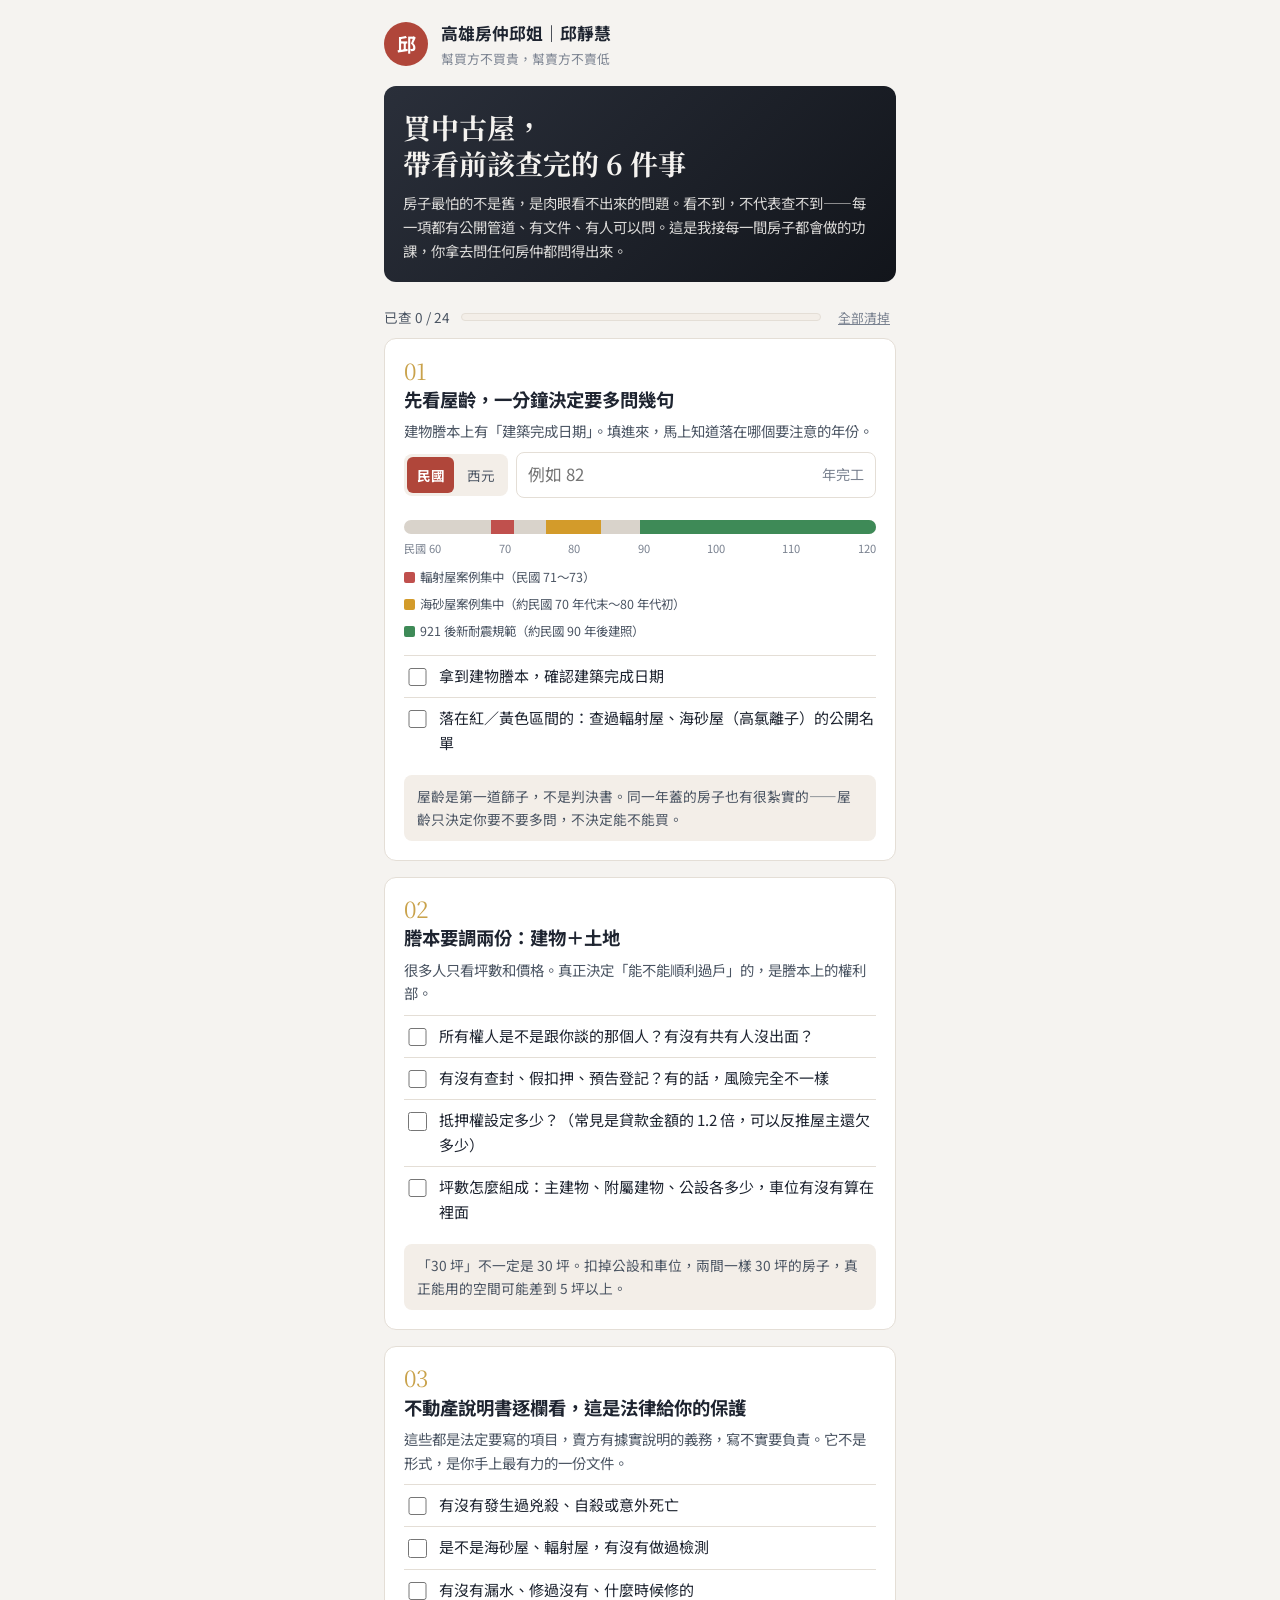
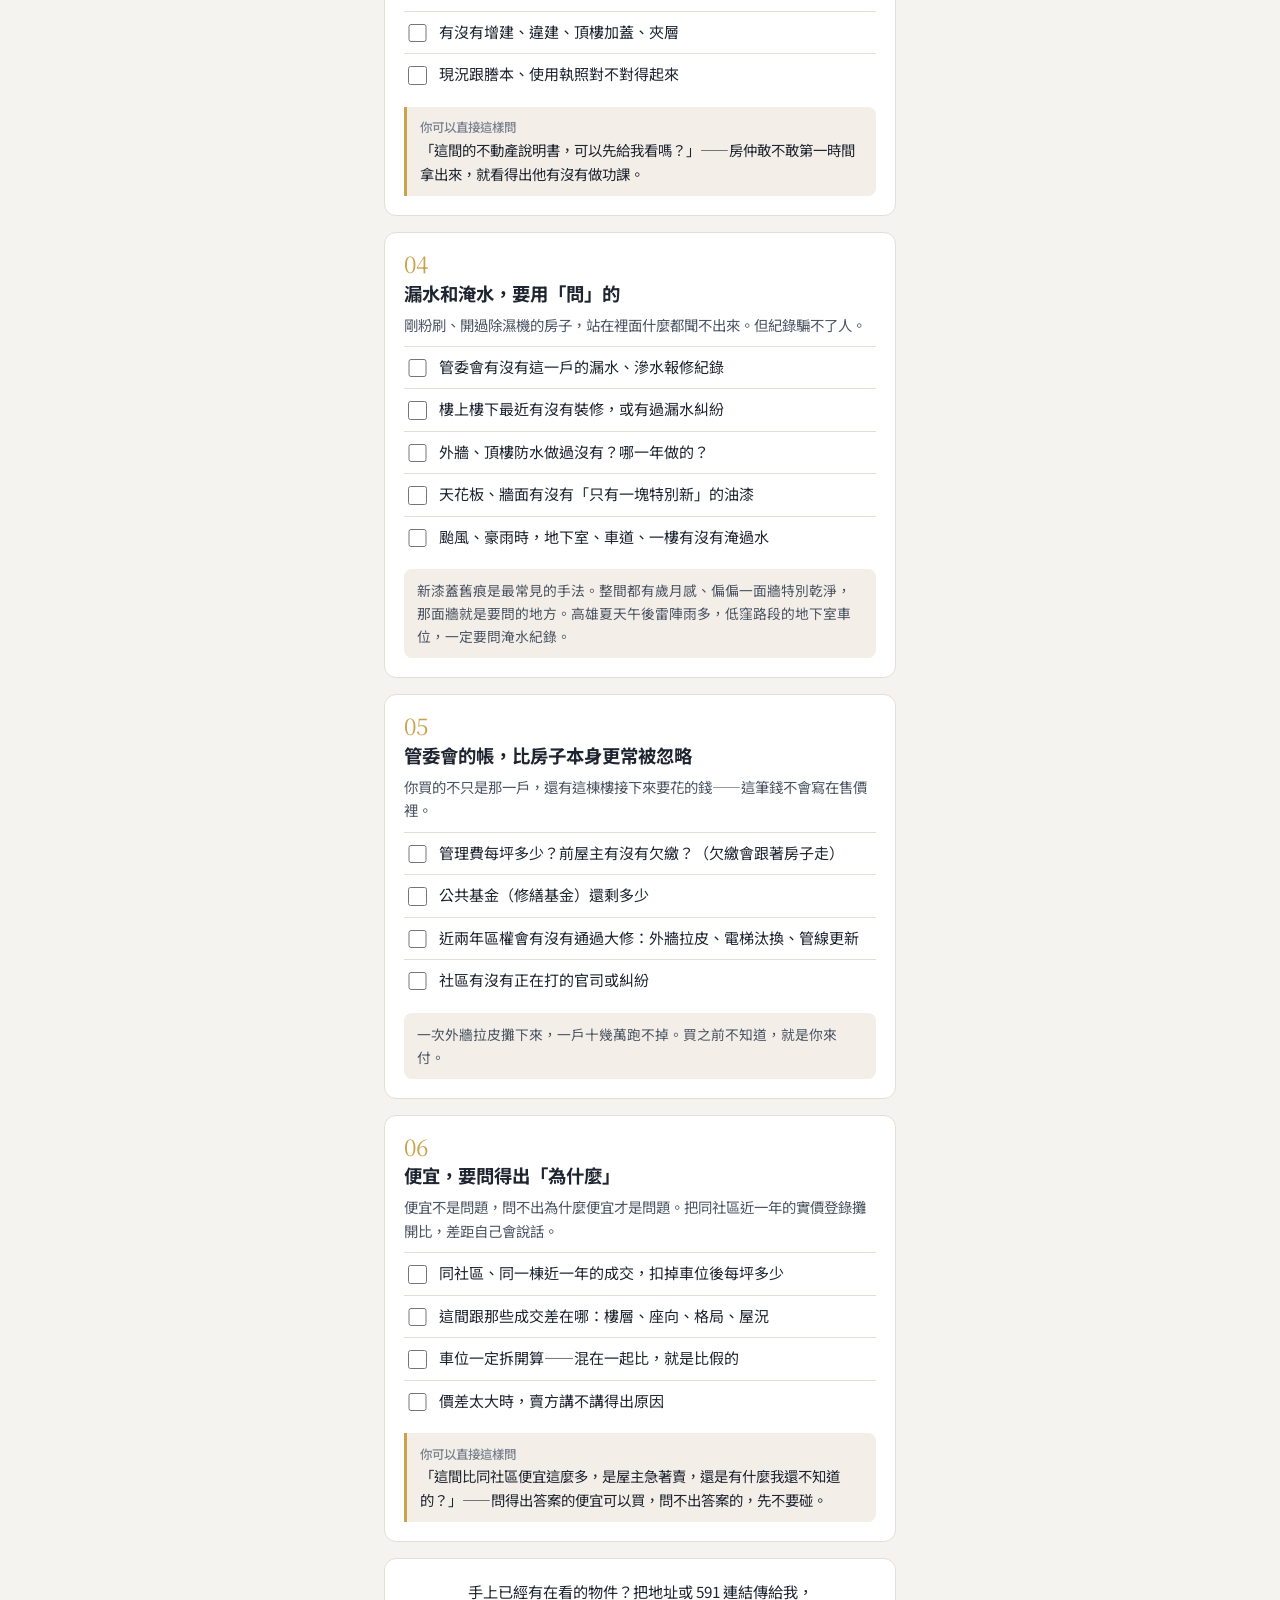
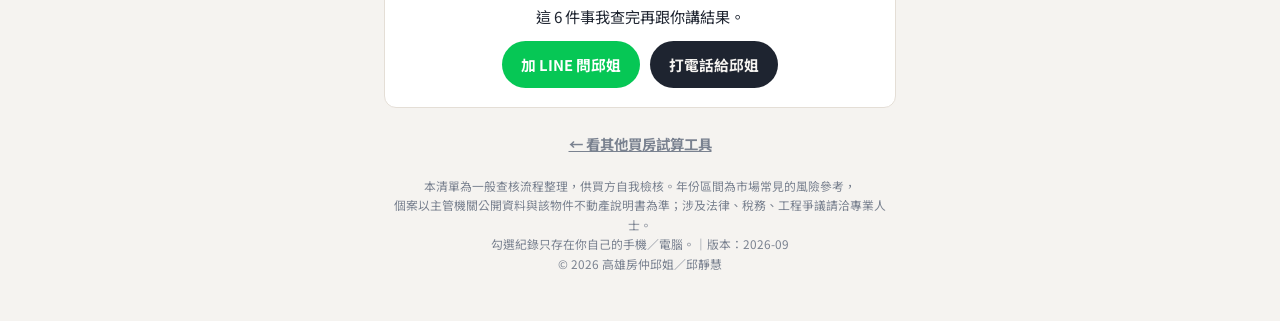
==== public/tools/check.html @ e2712c70 "新增寬限期到期試算、中古屋查核清單（/tools/grace、/tools/check） Co-Authored-By: Claude Opus 5.5 <noreply@anthropic.com>" ====
<!DOCTYPE html>
<html lang="zh-Hant">
<head>
<meta charset="utf-8">
<meta name="viewport" content="width=device-width, initial-scale=1">
<title>中古屋查核清單｜高雄房仲邱姐</title>
<meta name="description" content="買中古屋，帶看前該查完的 6 件事：屋齡、謄本、不動產說明書、漏水淹水、管委會的帳、行情比對。邊看邊勾，一件都不漏。">
<link rel="preconnect" href="https://fonts.googleapis.com">
<link rel="preconnect" href="https://fonts.gstatic.com" crossorigin>
<link rel="stylesheet" href="https://fonts.googleapis.com/css2?family=Noto+Sans+TC:wght@400;500;700;900&family=Noto+Serif+TC:wght@700&display=swap">
<style>
  :root {
    --bg:#F5F3F0; --surface:#FFFFFF; --line:#E4DED6; --soft:#F3EEE8;
    --ink:#1E2430; --ink-mid:#4B5563; --ink-soft:#7A8290;
    --accent:#B0463A; --accent-ink:#FFFFFF; --accent-bg:#F8E9E6;
    --ok:#2F6B3F; --ok-bg:#E7F1E9; --warn:#9A5B12; --warn-bg:#FBF1E2; --gold:#C9A24B;
    --z-rad:#C0504D; --z-sea:#D39B2A; --z-new:#3E8A57; --z-none:#D9D3CB;
    --line-green:#06C755; --radius:12px;
  }
  @media (prefers-color-scheme: dark) {
    :root:not([data-theme="light"]) {
      --bg:#14161B; --surface:#1C1F26; --line:#2C3039; --soft:#23272F;
      --ink:#ECEEF2; --ink-mid:#B5BCC8; --ink-soft:#8A93A1;
      --accent:#E07A6C; --accent-ink:#1A0F0D; --accent-bg:#34211E;
      --ok:#7CC48D; --ok-bg:#1D2B21; --warn:#E0AE6A; --warn-bg:#2E2517;
      --z-rad:#E07A6C; --z-sea:#E0AE6A; --z-new:#7CC48D; --z-none:#3A3F4A;
    }
  }
  :root[data-theme="dark"] {
    --bg:#14161B; --surface:#1C1F26; --line:#2C3039; --soft:#23272F;
    --ink:#ECEEF2; --ink-mid:#B5BCC8; --ink-soft:#8A93A1;
    --accent:#E07A6C; --accent-ink:#1A0F0D; --accent-bg:#34211E;
    --ok:#7CC48D; --ok-bg:#1D2B21; --warn:#E0AE6A; --warn-bg:#2E2517;
    --z-rad:#E07A6C; --z-sea:#E0AE6A; --z-new:#7CC48D; --z-none:#3A3F4A;
  }
  * { box-sizing:border-box; }
  body { margin:0; background:var(--bg); color:var(--ink);
    font-family:"Noto Sans TC","Microsoft JhengHei",sans-serif; line-height:1.65; -webkit-font-smoothing:antialiased; }
  .wrap { max-width:34rem; margin:0 auto; padding:1.25rem 16px 3rem; }
  header { display:flex; align-items:center; gap:.8rem; margin-bottom:1.1rem; }
  .logo { width:44px; height:44px; border-radius:50%; background:var(--accent); color:var(--accent-ink);
    display:grid; place-items:center; font-weight:700; font-size:1.2rem; flex:none; }
  header .name { font-weight:700; font-size:1.05rem; }
  header .sub { font-size:.8rem; color:var(--ink-soft); }

  .hero { background:linear-gradient(135deg,#2A2F3A,#12151B); color:#F5F3F0; border-radius:var(--radius); padding:1.4rem 1.2rem 1.2rem; margin-bottom:1rem; }
  .hero h1 { font-family:"Noto Serif TC",serif; font-size:1.75rem; line-height:1.3; margin:0; }
  .hero p { margin:.6rem 0 0; font-size:.9rem; opacity:.88; }

  .sticky { position:sticky; top:0; z-index:5; background:var(--bg); padding:.5rem 0 .6rem; }
  .prog { display:flex; align-items:center; gap:.7rem; font-size:.85rem; color:var(--ink-mid); }
  .bar { flex:1; height:8px; background:var(--soft); border-radius:4px; overflow:hidden; border:1px solid var(--line); }
  .bar i { display:block; height:100%; background:var(--accent); width:0; transition:width .2s; }
  .prog button { border:0; background:none; color:var(--ink-soft); font:inherit; font-size:.8rem; cursor:pointer; text-decoration:underline; }

  .card { background:var(--surface); border:1px solid var(--line); border-radius:var(--radius); padding:1.2rem; margin-bottom:1rem; }
  .num { font-family:"Noto Serif TC",serif; color:var(--gold); font-size:1.4rem; line-height:1; }
  h2 { font-size:1.15rem; margin:.3rem 0 .4rem; line-height:1.45; }
  .lead { font-size:.9rem; color:var(--ink-mid); margin:0 0 .6rem; }
  .chk { display:flex; gap:.6rem; align-items:flex-start; padding:.5rem 0; border-top:1px solid var(--line); font-size:.94rem; cursor:pointer; }
  .chk input { width:1.15rem; height:1.15rem; margin-top:.25rem; accent-color:var(--accent); flex:none; }
  .chk.done span { color:var(--ink-soft); text-decoration:line-through; }
  .tip { background:var(--soft); border-radius:8px; padding:.65rem .8rem; margin-top:.7rem; font-size:.86rem; color:var(--ink-mid); }
  .say { background:var(--soft); border-left:3px solid var(--gold); border-radius:0 8px 8px 0; padding:.65rem .8rem; margin-top:.7rem; font-size:.9rem; }
  .say b { display:block; font-size:.78rem; color:var(--ink-soft); font-weight:500; }

  /* 屋齡對照 */
  .yr { display:flex; gap:.5rem; align-items:center; margin:.4rem 0 .2rem; }
  .seg { display:flex; background:var(--soft); border-radius:8px; padding:3px; gap:3px; flex:none; }
  .seg button { border:0; background:transparent; color:var(--ink-mid); font:inherit; font-size:.85rem; padding:.45rem .6rem; border-radius:6px; cursor:pointer; }
  .seg button.on { background:var(--accent); color:var(--accent-ink); font-weight:700; }
  .inp { flex:1; min-width:0; display:flex; align-items:center; border:1px solid var(--line); border-radius:8px; background:var(--surface); }
  .inp:focus-within { border-color:var(--accent); box-shadow:0 0 0 3px var(--accent-bg); }
  .inp input { flex:1; min-width:0; border:0; background:transparent; color:var(--ink); font:inherit; font-size:1.05rem; padding:.5rem .7rem; outline:none; }
  .inp span { padding-right:.7rem; color:var(--ink-soft); font-size:.88rem; }
  .tl { position:relative; margin:1.4rem 0 .3rem; height:14px; border-radius:7px; background:var(--z-none); }
  .tl .z { position:absolute; top:0; height:100%; }
  .tl .z.rad { background:var(--z-rad); }
  .tl .z.sea { background:var(--z-sea); }
  .tl .z.new { background:var(--z-new); border-radius:0 7px 7px 0; }
  .tl .pin { position:absolute; top:-1.35rem; transform:translateX(-50%); font-size:.72rem; font-weight:700; white-space:nowrap; color:var(--ink); }
  .tl .pin::after { content:""; position:absolute; left:50%; top:1.05rem; width:2px; height:1.6rem; background:var(--ink); transform:translateX(-50%); }
  .tlx { display:flex; justify-content:space-between; font-size:.7rem; color:var(--ink-soft); }
  .legend { display:flex; flex-wrap:wrap; gap:.4rem .9rem; font-size:.78rem; color:var(--ink-mid); margin-top:.6rem; }
  .legend i { display:inline-block; width:.7rem; height:.7rem; border-radius:2px; margin-right:.3rem; vertical-align:-.05rem; }
  .yrout { margin-top:.8rem; }
  .verdict { border-radius:8px; padding:.7rem .85rem; font-size:.9rem; }
  .verdict.warn { background:var(--warn-bg); color:var(--warn); }
  .verdict.ok { background:var(--ok-bg); color:var(--ok); }

  .cta { text-align:center; }
  .cta p { margin:0 0 .8rem; font-size:.95rem; }
  .btns { display:flex; gap:.6rem; justify-content:center; flex-wrap:wrap; }
  .btn { display:inline-flex; align-items:center; gap:.4rem; padding:.7rem 1.2rem; border-radius:999px;
    font-weight:700; font-size:.92rem; text-decoration:none; }
  .btn.line { background:var(--line-green); color:#fff; }
  .btn.tel { background:var(--ink); color:var(--bg); }
  footer { text-align:center; font-size:.74rem; color:var(--ink-soft); margin-top:1.5rem; }
  @media print { .sticky, .cta, .prog button { display:none; } .card { break-inside:avoid; } }
</style>
</head>
<body>
<div class="wrap">
  <header>
    <div class="logo">邱</div>
    <div>
      <div class="name">高雄房仲邱姐｜邱靜慧</div>
      <div class="sub">幫買方不買貴，幫賣方不賣低</div>
    </div>
  </header>

  <div class="hero">
    <h1>買中古屋，<br>帶看前該查完的 6 件事</h1>
    <p>房子最怕的不是舊，是肉眼看不出來的問題。看不到，不代表查不到——每一項都有公開管道、有文件、有人可以問。這是我接每一間房子都會做的功課，你拿去問任何房仲都問得出來。</p>
  </div>

  <div class="sticky">
    <div class="prog"><span id="cnt">已查 0 / 0</span><div class="bar"><i id="bar"></i></div><button onclick="resetAll()">全部清掉</button></div>
  </div>

  <section class="card">
    <div class="num">01</div>
    <h2>先看屋齡，一分鐘決定要多問幾句</h2>
    <p class="lead">建物謄本上有「建築完成日期」。填進來，馬上知道落在哪個要注意的年份。</p>
    <div class="yr">
      <div class="seg" id="era"><button data-v="roc" class="on">民國</button><button data-v="ad">西元</button></div>
      <div class="inp"><input id="year" type="number" inputmode="numeric" placeholder="例如 82"><span>年完工</span></div>
    </div>
    <div class="tl" id="tl">
      <div class="z sea" style="left:30%;width:11.67%"></div>
      <div class="z rad" style="left:18.33%;width:5%"></div>
      <div class="z new" style="left:50%;width:50%"></div>
    </div>
    <div class="tlx"><span>民國 60</span><span>70</span><span>80</span><span>90</span><span>100</span><span>110</span><span>120</span></div>
    <div class="legend">
      <span><i style="background:var(--z-rad)"></i>輻射屋案例集中（民國 71～73）</span>
      <span><i style="background:var(--z-sea)"></i>海砂屋案例集中（約民國 70 年代末～80 年代初）</span>
      <span><i style="background:var(--z-new)"></i>921 後新耐震規範（約民國 90 年後建照）</span>
    </div>
    <div class="yrout" id="yrout"></div>
    <label class="chk"><input type="checkbox" data-k="1a"><span>拿到建物謄本，確認建築完成日期</span></label>
    <label class="chk"><input type="checkbox" data-k="1b"><span>落在紅／黃色區間的：查過輻射屋、海砂屋（高氯離子）的公開名單</span></label>
    <div class="tip">屋齡是第一道篩子，不是判決書。同一年蓋的房子也有很紮實的——屋齡只決定你要不要多問，不決定能不能買。</div>
  </section>

  <section class="card">
    <div class="num">02</div>
    <h2>謄本要調兩份：建物＋土地</h2>
    <p class="lead">很多人只看坪數和價格。真正決定「能不能順利過戶」的，是謄本上的權利部。</p>
    <label class="chk"><input type="checkbox" data-k="2a"><span>所有權人是不是跟你談的那個人？有沒有共有人沒出面？</span></label>
    <label class="chk"><input type="checkbox" data-k="2b"><span>有沒有查封、假扣押、預告登記？有的話，風險完全不一樣</span></label>
    <label class="chk"><input type="checkbox" data-k="2c"><span>抵押權設定多少？（常見是貸款金額的 1.2 倍，可以反推屋主還欠多少）</span></label>
    <label class="chk"><input type="checkbox" data-k="2d"><span>坪數怎麼組成：主建物、附屬建物、公設各多少，車位有沒有算在裡面</span></label>
    <div class="tip">「30 坪」不一定是 30 坪。扣掉公設和車位，兩間一樣 30 坪的房子，真正能用的空間可能差到 5 坪以上。</div>
  </section>

  <section class="card">
    <div class="num">03</div>
    <h2>不動產說明書逐欄看，這是法律給你的保護</h2>
    <p class="lead">這些都是法定要寫的項目，賣方有據實說明的義務，寫不實要負責。它不是形式，是你手上最有力的一份文件。</p>
    <label class="chk"><input type="checkbox" data-k="3a"><span>有沒有發生過兇殺、自殺或意外死亡</span></label>
    <label class="chk"><input type="checkbox" data-k="3b"><span>是不是海砂屋、輻射屋，有沒有做過檢測</span></label>
    <label class="chk"><input type="checkbox" data-k="3c"><span>有沒有漏水、修過沒有、什麼時候修的</span></label>
    <label class="chk"><input type="checkbox" data-k="3d"><span>有沒有增建、違建、頂樓加蓋、夾層</span></label>
    <label class="chk"><input type="checkbox" data-k="3e"><span>現況跟謄本、使用執照對不對得起來</span></label>
    <div class="say"><b>你可以直接這樣問</b>「這間的不動產說明書，可以先給我看嗎？」——房仲敢不敢第一時間拿出來，就看得出他有沒有做功課。</div>
  </section>

  <section class="card">
    <div class="num">04</div>
    <h2>漏水和淹水，要用「問」的</h2>
    <p class="lead">剛粉刷、開過除濕機的房子，站在裡面什麼都聞不出來。但紀錄騙不了人。</p>
    <label class="chk"><input type="checkbox" data-k="4a"><span>管委會有沒有這一戶的漏水、滲水報修紀錄</span></label>
    <label class="chk"><input type="checkbox" data-k="4b"><span>樓上樓下最近有沒有裝修，或有過漏水糾紛</span></label>
    <label class="chk"><input type="checkbox" data-k="4c"><span>外牆、頂樓防水做過沒有？哪一年做的？</span></label>
    <label class="chk"><input type="checkbox" data-k="4d"><span>天花板、牆面有沒有「只有一塊特別新」的油漆</span></label>
    <label class="chk"><input type="checkbox" data-k="4e"><span>颱風、豪雨時，地下室、車道、一樓有沒有淹過水</span></label>
    <div class="tip">新漆蓋舊痕是最常見的手法。整間都有歲月感、偏偏一面牆特別乾淨，那面牆就是要問的地方。高雄夏天午後雷陣雨多，低窪路段的地下室車位，一定要問淹水紀錄。</div>
  </section>

  <section class="card">
    <div class="num">05</div>
    <h2>管委會的帳，比房子本身更常被忽略</h2>
    <p class="lead">你買的不只是那一戶，還有這棟樓接下來要花的錢——這筆錢不會寫在售價裡。</p>
    <label class="chk"><input type="checkbox" data-k="5a"><span>管理費每坪多少？前屋主有沒有欠繳？（欠繳會跟著房子走）</span></label>
    <label class="chk"><input type="checkbox" data-k="5b"><span>公共基金（修繕基金）還剩多少</span></label>
    <label class="chk"><input type="checkbox" data-k="5c"><span>近兩年區權會有沒有通過大修：外牆拉皮、電梯汰換、管線更新</span></label>
    <label class="chk"><input type="checkbox" data-k="5d"><span>社區有沒有正在打的官司或糾紛</span></label>
    <div class="tip">一次外牆拉皮攤下來，一戶十幾萬跑不掉。買之前不知道，就是你來付。</div>
  </section>

  <section class="card">
    <div class="num">06</div>
    <h2>便宜，要問得出「為什麼」</h2>
    <p class="lead">便宜不是問題，問不出為什麼便宜才是問題。把同社區近一年的實價登錄攤開比，差距自己會說話。</p>
    <label class="chk"><input type="checkbox" data-k="6a"><span>同社區、同一棟近一年的成交，扣掉車位後每坪多少</span></label>
    <label class="chk"><input type="checkbox" data-k="6b"><span>這間跟那些成交差在哪：樓層、座向、格局、屋況</span></label>
    <label class="chk"><input type="checkbox" data-k="6c"><span>車位一定拆開算——混在一起比，就是比假的</span></label>
    <label class="chk"><input type="checkbox" data-k="6d"><span>價差太大時，賣方講不講得出原因</span></label>
    <div class="say"><b>你可以直接這樣問</b>「這間比同社區便宜這麼多，是屋主急著賣，還是有什麼我還不知道的？」——問得出答案的便宜可以買，問不出答案的，先不要碰。</div>
  </section>

  <div class="card cta">
    <p>手上已經有在看的物件？把地址或 591 連結傳給我，<br>這 6 件事我查完再跟你講結果。</p>
    <div class="btns">
      <a class="btn line" href="https://line.me/R/ti/p/@530myzmv" target="_blank" rel="noopener">加 LINE 問邱姐</a>
      <a class="btn tel" href="tel:0921203586">打電話給邱姐</a>
    </div>
  </div>

  <footer><a href="/tools" style="color:inherit;font-size:.9rem;font-weight:700">← 看其他買房試算工具</a><br><br>
    本清單為一般查核流程整理，供買方自我檢核。年份區間為市場常見的風險參考，<br>個案以主管機關公開資料與該物件不動產說明書為準；涉及法律、稅務、工程爭議請洽專業人士。<br>
    勾選紀錄只存在你自己的手機／電腦。｜版本：2026-09<br>© 2026 高雄房仲邱姐／邱靜慧
  </footer>
</div>

<script>
const KEY = 'qj-check6';
const boxes = [...document.querySelectorAll('.chk input')];
let saved = {};
try { saved = JSON.parse(localStorage.getItem(KEY) || '{}'); } catch (e) {}
boxes.forEach(b => {
  b.checked = !!saved[b.dataset.k];
  b.addEventListener('change', () => { saved[b.dataset.k] = b.checked; try { localStorage.setItem(KEY, JSON.stringify(saved)); } catch (e) {} paint(); });
});
function paint(){
  const n = boxes.filter(b => b.checked).length;
  document.getElementById('cnt').textContent = `已查 ${n} / ${boxes.length}`;
  document.getElementById('bar').style.width = (n / boxes.length * 100) + '%';
  boxes.forEach(b => b.closest('.chk').classList.toggle('done', b.checked));
}
function resetAll(){
  if (!confirm('確定要把勾選全部清掉？')) return;
  boxes.forEach(b => b.checked = false); saved = {};
  try { localStorage.removeItem(KEY); } catch (e) {}
  paint();
}
paint();

/* 屋齡對照：時間軸 民國 60～120 */
const MIN = 60, MAX = 120;
let era = 'roc';
document.querySelectorAll('#era button').forEach(b => b.onclick = () => {
  document.querySelectorAll('#era button').forEach(x => x.classList.toggle('on', x === b));
  era = b.dataset.v;
  document.getElementById('year').placeholder = era === 'roc' ? '例如 82' : '例如 1993';
  yearCheck();
});
document.getElementById('year').addEventListener('input', yearCheck);
function yearCheck(){
  const raw = parseInt(document.getElementById('year').value);
  const out = document.getElementById('yrout');
  document.querySelectorAll('#tl .pin').forEach(p => p.remove());
  if (isNaN(raw)){ out.innerHTML = ''; return; }
  const roc = era === 'ad' ? raw - 1911 : raw;
  if (roc < 30 || roc > 120){ out.innerHTML = `<div class="verdict warn">年份好像不太對，${era === 'roc' ? '民國' : '西元'}年請再確認一次。</div>`; return; }
  const age = 115 - roc;
  const pin = document.createElement('div');
  pin.className = 'pin';
  pin.style.left = Math.max(0, Math.min(100, (roc - MIN) / (MAX - MIN) * 100)) + '%';
  pin.textContent = '民國 ' + roc;
  document.getElementById('tl').appendChild(pin);
  let msg, cls = 'warn';
  if (roc >= 71 && roc <= 73) msg = `屋齡約 ${age} 年，落在<b>輻射屋案例最集中</b>的年份。主管機關有公開的輻射屋查詢，第 3 項的不動產說明書也要看仔細。`;
  else if (roc >= 78 && roc <= 84) msg = `屋齡約 ${age} 年，落在<b>海砂屋案例最集中</b>的那波搶建期。問清楚有沒有做過氯離子檢測，也查一下公開的高氯離子建物名單。`;
  else if (roc >= 70 && roc <= 77) msg = `屋齡約 ${age} 年，接近輻射屋、海砂屋案例較多的年份，第 3 項的不動產說明書要多看幾眼。`;
  else if (roc >= 90) { msg = `屋齡約 ${age} 年，大多是 921 之後新耐震規範的建照。屋齡這關相對單純，但漏水、管委會的帳、行情比對一樣要做。`; cls = 'ok'; }
  else msg = `屋齡約 ${age} 年，沒落在特別集中的年份，但屋齡偏高，管線、防水、電梯通常都到了要換的時候，第 4、5 項要多問。`;
  out.innerHTML = `<div class="verdict ${cls}">${msg}</div>`;
}
</script>
</body>
</html>
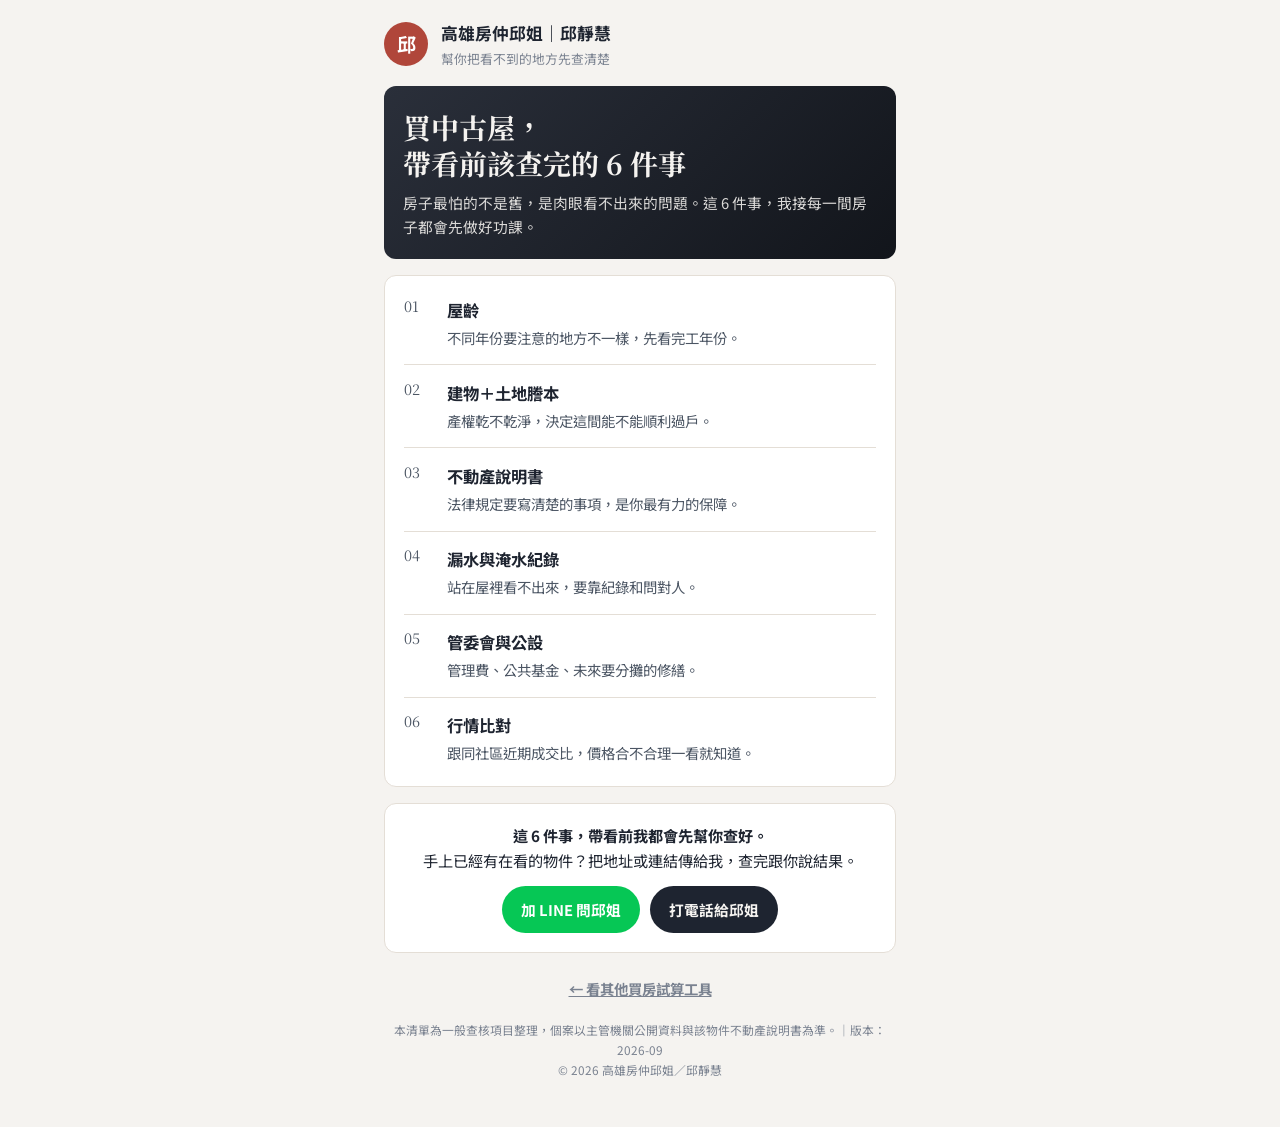
==== commit 85930da0: "後台新增「我的工具箱」：完整版試算登入後現場用；前台工具改精簡版 - /admin/tools 工具箱首頁＋/admin/tools/[slug] 完整版（含屋主實拿），未登入導去登入 - 登入頁支援" ====
--- a/public/tools/check.html
+++ b/public/tools/check.html
@@ -4,7 +4,7 @@
 <meta charset="utf-8">
 <meta name="viewport" content="width=device-width, initial-scale=1">
 <title>中古屋查核清單｜高雄房仲邱姐</title>
-<meta name="description" content="買中古屋，帶看前該查完的 6 件事：屋齡、謄本、不動產說明書、漏水淹水、管委會的帳、行情比對。邊看邊勾，一件都不漏。">
+<meta name="description" content="買中古屋，帶看前該查完的 6 件事。每一項邱姐都會在帶看前先幫你查好。">
 <link rel="preconnect" href="https://fonts.googleapis.com">
 <link rel="preconnect" href="https://fonts.gstatic.com" crossorigin>
 <link rel="stylesheet" href="https://fonts.googleapis.com/css2?family=Noto+Sans+TC:wght@400;500;700;900&family=Noto+Serif+TC:wght@700&display=swap">
@@ -12,91 +12,42 @@
   :root {
     --bg:#F5F3F0; --surface:#FFFFFF; --line:#E4DED6; --soft:#F3EEE8;
     --ink:#1E2430; --ink-mid:#4B5563; --ink-soft:#7A8290;
-    --accent:#B0463A; --accent-ink:#FFFFFF; --accent-bg:#F8E9E6;
-    --ok:#2F6B3F; --ok-bg:#E7F1E9; --warn:#9A5B12; --warn-bg:#FBF1E2; --gold:#C9A24B;
-    --z-rad:#C0504D; --z-sea:#D39B2A; --z-new:#3E8A57; --z-none:#D9D3CB;
-    --line-green:#06C755; --radius:12px;
+    --accent:#B0463A; --accent-ink:#FFFFFF; --gold:#C9A24B; --line-green:#06C755; --radius:12px;
   }
   @media (prefers-color-scheme: dark) {
     :root:not([data-theme="light"]) {
       --bg:#14161B; --surface:#1C1F26; --line:#2C3039; --soft:#23272F;
-      --ink:#ECEEF2; --ink-mid:#B5BCC8; --ink-soft:#8A93A1;
-      --accent:#E07A6C; --accent-ink:#1A0F0D; --accent-bg:#34211E;
-      --ok:#7CC48D; --ok-bg:#1D2B21; --warn:#E0AE6A; --warn-bg:#2E2517;
-      --z-rad:#E07A6C; --z-sea:#E0AE6A; --z-new:#7CC48D; --z-none:#3A3F4A;
+      --ink:#ECEEF2; --ink-mid:#B5BCC8; --ink-soft:#8A93A1; --accent:#E07A6C; --accent-ink:#1A0F0D;
     }
   }
   :root[data-theme="dark"] {
     --bg:#14161B; --surface:#1C1F26; --line:#2C3039; --soft:#23272F;
-    --ink:#ECEEF2; --ink-mid:#B5BCC8; --ink-soft:#8A93A1;
-    --accent:#E07A6C; --accent-ink:#1A0F0D; --accent-bg:#34211E;
-    --ok:#7CC48D; --ok-bg:#1D2B21; --warn:#E0AE6A; --warn-bg:#2E2517;
-    --z-rad:#E07A6C; --z-sea:#E0AE6A; --z-new:#7CC48D; --z-none:#3A3F4A;
+    --ink:#ECEEF2; --ink-mid:#B5BCC8; --ink-soft:#8A93A1; --accent:#E07A6C; --accent-ink:#1A0F0D;
   }
   * { box-sizing:border-box; }
-  body { margin:0; background:var(--bg); color:var(--ink);
-    font-family:"Noto Sans TC","Microsoft JhengHei",sans-serif; line-height:1.65; -webkit-font-smoothing:antialiased; }
+  body { margin:0; background:var(--bg); color:var(--ink); font-family:"Noto Sans TC","Microsoft JhengHei",sans-serif; line-height:1.65; }
   .wrap { max-width:34rem; margin:0 auto; padding:1.25rem 16px 3rem; }
   header { display:flex; align-items:center; gap:.8rem; margin-bottom:1.1rem; }
-  .logo { width:44px; height:44px; border-radius:50%; background:var(--accent); color:var(--accent-ink);
-    display:grid; place-items:center; font-weight:700; font-size:1.2rem; flex:none; }
+  .logo { width:44px; height:44px; border-radius:50%; background:var(--accent); color:var(--accent-ink); display:grid; place-items:center; font-weight:700; font-size:1.2rem; flex:none; }
   header .name { font-weight:700; font-size:1.05rem; }
   header .sub { font-size:.8rem; color:var(--ink-soft); }
-
   .hero { background:linear-gradient(135deg,#2A2F3A,#12151B); color:#F5F3F0; border-radius:var(--radius); padding:1.4rem 1.2rem 1.2rem; margin-bottom:1rem; }
   .hero h1 { font-family:"Noto Serif TC",serif; font-size:1.75rem; line-height:1.3; margin:0; }
-  .hero p { margin:.6rem 0 0; font-size:.9rem; opacity:.88; }
-
-  .sticky { position:sticky; top:0; z-index:5; background:var(--bg); padding:.5rem 0 .6rem; }
-  .prog { display:flex; align-items:center; gap:.7rem; font-size:.85rem; color:var(--ink-mid); }
-  .bar { flex:1; height:8px; background:var(--soft); border-radius:4px; overflow:hidden; border:1px solid var(--line); }
-  .bar i { display:block; height:100%; background:var(--accent); width:0; transition:width .2s; }
-  .prog button { border:0; background:none; color:var(--ink-soft); font:inherit; font-size:.8rem; cursor:pointer; text-decoration:underline; }
-
+  .hero p { margin:.6rem 0 0; font-size:.92rem; opacity:.88; }
+  .list { background:var(--surface); border:1px solid var(--line); border-radius:var(--radius); padding:.4rem 1.2rem; margin-bottom:1rem; }
+  .item { display:flex; gap:.9rem; padding:.9rem 0; border-bottom:1px solid var(--line); }
+  .item:last-child { border-bottom:0; }
+  .num { font-family:"Noto Serif TC",serif; color:var(--gold); font-size:1.3rem; line-height:1.3; flex:none; width:1.8rem; }
+  .item b { display:block; font-size:1.02rem; }
+  .item span { font-size:.9rem; color:var(--ink-mid); }
   .card { background:var(--surface); border:1px solid var(--line); border-radius:var(--radius); padding:1.2rem; margin-bottom:1rem; }
-  .num { font-family:"Noto Serif TC",serif; color:var(--gold); font-size:1.4rem; line-height:1; }
-  h2 { font-size:1.15rem; margin:.3rem 0 .4rem; line-height:1.45; }
-  .lead { font-size:.9rem; color:var(--ink-mid); margin:0 0 .6rem; }
-  .chk { display:flex; gap:.6rem; align-items:flex-start; padding:.5rem 0; border-top:1px solid var(--line); font-size:.94rem; cursor:pointer; }
-  .chk input { width:1.15rem; height:1.15rem; margin-top:.25rem; accent-color:var(--accent); flex:none; }
-  .chk.done span { color:var(--ink-soft); text-decoration:line-through; }
-  .tip { background:var(--soft); border-radius:8px; padding:.65rem .8rem; margin-top:.7rem; font-size:.86rem; color:var(--ink-mid); }
-  .say { background:var(--soft); border-left:3px solid var(--gold); border-radius:0 8px 8px 0; padding:.65rem .8rem; margin-top:.7rem; font-size:.9rem; }
-  .say b { display:block; font-size:.78rem; color:var(--ink-soft); font-weight:500; }
-
-  /* 屋齡對照 */
-  .yr { display:flex; gap:.5rem; align-items:center; margin:.4rem 0 .2rem; }
-  .seg { display:flex; background:var(--soft); border-radius:8px; padding:3px; gap:3px; flex:none; }
-  .seg button { border:0; background:transparent; color:var(--ink-mid); font:inherit; font-size:.85rem; padding:.45rem .6rem; border-radius:6px; cursor:pointer; }
-  .seg button.on { background:var(--accent); color:var(--accent-ink); font-weight:700; }
-  .inp { flex:1; min-width:0; display:flex; align-items:center; border:1px solid var(--line); border-radius:8px; background:var(--surface); }
-  .inp:focus-within { border-color:var(--accent); box-shadow:0 0 0 3px var(--accent-bg); }
-  .inp input { flex:1; min-width:0; border:0; background:transparent; color:var(--ink); font:inherit; font-size:1.05rem; padding:.5rem .7rem; outline:none; }
-  .inp span { padding-right:.7rem; color:var(--ink-soft); font-size:.88rem; }
-  .tl { position:relative; margin:1.4rem 0 .3rem; height:14px; border-radius:7px; background:var(--z-none); }
-  .tl .z { position:absolute; top:0; height:100%; }
-  .tl .z.rad { background:var(--z-rad); }
-  .tl .z.sea { background:var(--z-sea); }
-  .tl .z.new { background:var(--z-new); border-radius:0 7px 7px 0; }
-  .tl .pin { position:absolute; top:-1.35rem; transform:translateX(-50%); font-size:.72rem; font-weight:700; white-space:nowrap; color:var(--ink); }
-  .tl .pin::after { content:""; position:absolute; left:50%; top:1.05rem; width:2px; height:1.6rem; background:var(--ink); transform:translateX(-50%); }
-  .tlx { display:flex; justify-content:space-between; font-size:.7rem; color:var(--ink-soft); }
-  .legend { display:flex; flex-wrap:wrap; gap:.4rem .9rem; font-size:.78rem; color:var(--ink-mid); margin-top:.6rem; }
-  .legend i { display:inline-block; width:.7rem; height:.7rem; border-radius:2px; margin-right:.3rem; vertical-align:-.05rem; }
-  .yrout { margin-top:.8rem; }
-  .verdict { border-radius:8px; padding:.7rem .85rem; font-size:.9rem; }
-  .verdict.warn { background:var(--warn-bg); color:var(--warn); }
-  .verdict.ok { background:var(--ok-bg); color:var(--ok); }
-
   .cta { text-align:center; }
   .cta p { margin:0 0 .8rem; font-size:.95rem; }
   .btns { display:flex; gap:.6rem; justify-content:center; flex-wrap:wrap; }
-  .btn { display:inline-flex; align-items:center; gap:.4rem; padding:.7rem 1.2rem; border-radius:999px;
-    font-weight:700; font-size:.92rem; text-decoration:none; }
+  .btn { display:inline-flex; align-items:center; gap:.4rem; padding:.7rem 1.2rem; border-radius:999px; font-weight:700; font-size:.92rem; text-decoration:none; }
   .btn.line { background:var(--line-green); color:#fff; }
   .btn.tel { background:var(--ink); color:var(--bg); }
   footer { text-align:center; font-size:.74rem; color:var(--ink-soft); margin-top:1.5rem; }
-  @media print { .sticky, .cta, .prog button { display:none; } .card { break-inside:avoid; } }
 </style>
 </head>
 <body>
@@ -105,103 +56,26 @@
     <div class="logo">邱</div>
     <div>
       <div class="name">高雄房仲邱姐｜邱靜慧</div>
-      <div class="sub">幫買方不買貴，幫賣方不賣低</div>
+      <div class="sub">幫你把看不到的地方先查清楚</div>
     </div>
   </header>
 
   <div class="hero">
     <h1>買中古屋，<br>帶看前該查完的 6 件事</h1>
-    <p>房子最怕的不是舊，是肉眼看不出來的問題。看不到，不代表查不到——每一項都有公開管道、有文件、有人可以問。這是我接每一間房子都會做的功課，你拿去問任何房仲都問得出來。</p>
+    <p>房子最怕的不是舊，是肉眼看不出來的問題。這 6 件事，我接每一間房子都會先做好功課。</p>
   </div>
 
-  <div class="sticky">
-    <div class="prog"><span id="cnt">已查 0 / 0</span><div class="bar"><i id="bar"></i></div><button onclick="resetAll()">全部清掉</button></div>
+  <div class="list">
+    <div class="item"><span class="num">01</span><div><b>屋齡</b><span>不同年份要注意的地方不一樣，先看完工年份。</span></div></div>
+    <div class="item"><span class="num">02</span><div><b>建物＋土地謄本</b><span>產權乾不乾淨，決定這間能不能順利過戶。</span></div></div>
+    <div class="item"><span class="num">03</span><div><b>不動產說明書</b><span>法律規定要寫清楚的事項，是你最有力的保障。</span></div></div>
+    <div class="item"><span class="num">04</span><div><b>漏水與淹水紀錄</b><span>站在屋裡看不出來，要靠紀錄和問對人。</span></div></div>
+    <div class="item"><span class="num">05</span><div><b>管委會與公設</b><span>管理費、公共基金、未來要分攤的修繕。</span></div></div>
+    <div class="item"><span class="num">06</span><div><b>行情比對</b><span>跟同社區近期成交比，價格合不合理一看就知道。</span></div></div>
   </div>
 
-  <section class="card">
-    <div class="num">01</div>
-    <h2>先看屋齡，一分鐘決定要多問幾句</h2>
-    <p class="lead">建物謄本上有「建築完成日期」。填進來，馬上知道落在哪個要注意的年份。</p>
-    <div class="yr">
-      <div class="seg" id="era"><button data-v="roc" class="on">民國</button><button data-v="ad">西元</button></div>
-      <div class="inp"><input id="year" type="number" inputmode="numeric" placeholder="例如 82"><span>年完工</span></div>
-    </div>
-    <div class="tl" id="tl">
-      <div class="z sea" style="left:30%;width:11.67%"></div>
-      <div class="z rad" style="left:18.33%;width:5%"></div>
-      <div class="z new" style="left:50%;width:50%"></div>
-    </div>
-    <div class="tlx"><span>民國 60</span><span>70</span><span>80</span><span>90</span><span>100</span><span>110</span><span>120</span></div>
-    <div class="legend">
-      <span><i style="background:var(--z-rad)"></i>輻射屋案例集中（民國 71～73）</span>
-      <span><i style="background:var(--z-sea)"></i>海砂屋案例集中（約民國 70 年代末～80 年代初）</span>
-      <span><i style="background:var(--z-new)"></i>921 後新耐震規範（約民國 90 年後建照）</span>
-    </div>
-    <div class="yrout" id="yrout"></div>
-    <label class="chk"><input type="checkbox" data-k="1a"><span>拿到建物謄本，確認建築完成日期</span></label>
-    <label class="chk"><input type="checkbox" data-k="1b"><span>落在紅／黃色區間的：查過輻射屋、海砂屋（高氯離子）的公開名單</span></label>
-    <div class="tip">屋齡是第一道篩子，不是判決書。同一年蓋的房子也有很紮實的——屋齡只決定你要不要多問，不決定能不能買。</div>
-  </section>
-
-  <section class="card">
-    <div class="num">02</div>
-    <h2>謄本要調兩份：建物＋土地</h2>
-    <p class="lead">很多人只看坪數和價格。真正決定「能不能順利過戶」的，是謄本上的權利部。</p>
-    <label class="chk"><input type="checkbox" data-k="2a"><span>所有權人是不是跟你談的那個人？有沒有共有人沒出面？</span></label>
-    <label class="chk"><input type="checkbox" data-k="2b"><span>有沒有查封、假扣押、預告登記？有的話，風險完全不一樣</span></label>
-    <label class="chk"><input type="checkbox" data-k="2c"><span>抵押權設定多少？（常見是貸款金額的 1.2 倍，可以反推屋主還欠多少）</span></label>
-    <label class="chk"><input type="checkbox" data-k="2d"><span>坪數怎麼組成：主建物、附屬建物、公設各多少，車位有沒有算在裡面</span></label>
-    <div class="tip">「30 坪」不一定是 30 坪。扣掉公設和車位，兩間一樣 30 坪的房子，真正能用的空間可能差到 5 坪以上。</div>
-  </section>
-
-  <section class="card">
-    <div class="num">03</div>
-    <h2>不動產說明書逐欄看，這是法律給你的保護</h2>
-    <p class="lead">這些都是法定要寫的項目，賣方有據實說明的義務，寫不實要負責。它不是形式，是你手上最有力的一份文件。</p>
-    <label class="chk"><input type="checkbox" data-k="3a"><span>有沒有發生過兇殺、自殺或意外死亡</span></label>
-    <label class="chk"><input type="checkbox" data-k="3b"><span>是不是海砂屋、輻射屋，有沒有做過檢測</span></label>
-    <label class="chk"><input type="checkbox" data-k="3c"><span>有沒有漏水、修過沒有、什麼時候修的</span></label>
-    <label class="chk"><input type="checkbox" data-k="3d"><span>有沒有增建、違建、頂樓加蓋、夾層</span></label>
-    <label class="chk"><input type="checkbox" data-k="3e"><span>現況跟謄本、使用執照對不對得起來</span></label>
-    <div class="say"><b>你可以直接這樣問</b>「這間的不動產說明書，可以先給我看嗎？」——房仲敢不敢第一時間拿出來，就看得出他有沒有做功課。</div>
-  </section>
-
-  <section class="card">
-    <div class="num">04</div>
-    <h2>漏水和淹水，要用「問」的</h2>
-    <p class="lead">剛粉刷、開過除濕機的房子，站在裡面什麼都聞不出來。但紀錄騙不了人。</p>
-    <label class="chk"><input type="checkbox" data-k="4a"><span>管委會有沒有這一戶的漏水、滲水報修紀錄</span></label>
-    <label class="chk"><input type="checkbox" data-k="4b"><span>樓上樓下最近有沒有裝修，或有過漏水糾紛</span></label>
-    <label class="chk"><input type="checkbox" data-k="4c"><span>外牆、頂樓防水做過沒有？哪一年做的？</span></label>
-    <label class="chk"><input type="checkbox" data-k="4d"><span>天花板、牆面有沒有「只有一塊特別新」的油漆</span></label>
-    <label class="chk"><input type="checkbox" data-k="4e"><span>颱風、豪雨時，地下室、車道、一樓有沒有淹過水</span></label>
-    <div class="tip">新漆蓋舊痕是最常見的手法。整間都有歲月感、偏偏一面牆特別乾淨，那面牆就是要問的地方。高雄夏天午後雷陣雨多，低窪路段的地下室車位，一定要問淹水紀錄。</div>
-  </section>
-
-  <section class="card">
-    <div class="num">05</div>
-    <h2>管委會的帳，比房子本身更常被忽略</h2>
-    <p class="lead">你買的不只是那一戶，還有這棟樓接下來要花的錢——這筆錢不會寫在售價裡。</p>
-    <label class="chk"><input type="checkbox" data-k="5a"><span>管理費每坪多少？前屋主有沒有欠繳？（欠繳會跟著房子走）</span></label>
-    <label class="chk"><input type="checkbox" data-k="5b"><span>公共基金（修繕基金）還剩多少</span></label>
-    <label class="chk"><input type="checkbox" data-k="5c"><span>近兩年區權會有沒有通過大修：外牆拉皮、電梯汰換、管線更新</span></label>
-    <label class="chk"><input type="checkbox" data-k="5d"><span>社區有沒有正在打的官司或糾紛</span></label>
-    <div class="tip">一次外牆拉皮攤下來，一戶十幾萬跑不掉。買之前不知道，就是你來付。</div>
-  </section>
-
-  <section class="card">
-    <div class="num">06</div>
-    <h2>便宜，要問得出「為什麼」</h2>
-    <p class="lead">便宜不是問題，問不出為什麼便宜才是問題。把同社區近一年的實價登錄攤開比，差距自己會說話。</p>
-    <label class="chk"><input type="checkbox" data-k="6a"><span>同社區、同一棟近一年的成交，扣掉車位後每坪多少</span></label>
-    <label class="chk"><input type="checkbox" data-k="6b"><span>這間跟那些成交差在哪：樓層、座向、格局、屋況</span></label>
-    <label class="chk"><input type="checkbox" data-k="6c"><span>車位一定拆開算——混在一起比，就是比假的</span></label>
-    <label class="chk"><input type="checkbox" data-k="6d"><span>價差太大時，賣方講不講得出原因</span></label>
-    <div class="say"><b>你可以直接這樣問</b>「這間比同社區便宜這麼多，是屋主急著賣，還是有什麼我還不知道的？」——問得出答案的便宜可以買，問不出答案的，先不要碰。</div>
-  </section>
-
   <div class="card cta">
-    <p>手上已經有在看的物件？把地址或 591 連結傳給我，<br>這 6 件事我查完再跟你講結果。</p>
+    <p><b>這 6 件事，帶看前我都會先幫你查好。</b><br>手上已經有在看的物件？把地址或連結傳給我，查完跟你說結果。</p>
     <div class="btns">
       <a class="btn line" href="https://line.me/R/ti/p/@530myzmv" target="_blank" rel="noopener">加 LINE 問邱姐</a>
       <a class="btn tel" href="tel:0921203586">打電話給邱姐</a>
@@ -209,65 +83,8 @@
   </div>
 
   <footer><a href="/tools" style="color:inherit;font-size:.9rem;font-weight:700">← 看其他買房試算工具</a><br><br>
-    本清單為一般查核流程整理，供買方自我檢核。年份區間為市場常見的風險參考，<br>個案以主管機關公開資料與該物件不動產說明書為準；涉及法律、稅務、工程爭議請洽專業人士。<br>
-    勾選紀錄只存在你自己的手機／電腦。｜版本：2026-09<br>© 2026 高雄房仲邱姐／邱靜慧
+    本清單為一般查核項目整理，個案以主管機關公開資料與該物件不動產說明書為準。｜版本：2026-09<br>© 2026 高雄房仲邱姐／邱靜慧
   </footer>
 </div>
-
-<script>
-const KEY = 'qj-check6';
-const boxes = [...document.querySelectorAll('.chk input')];
-let saved = {};
-try { saved = JSON.parse(localStorage.getItem(KEY) || '{}'); } catch (e) {}
-boxes.forEach(b => {
-  b.checked = !!saved[b.dataset.k];
-  b.addEventListener('change', () => { saved[b.dataset.k] = b.checked; try { localStorage.setItem(KEY, JSON.stringify(saved)); } catch (e) {} paint(); });
-});
-function paint(){
-  const n = boxes.filter(b => b.checked).length;
-  document.getElementById('cnt').textContent = `已查 ${n} / ${boxes.length}`;
-  document.getElementById('bar').style.width = (n / boxes.length * 100) + '%';
-  boxes.forEach(b => b.closest('.chk').classList.toggle('done', b.checked));
-}
-function resetAll(){
-  if (!confirm('確定要把勾選全部清掉？')) return;
-  boxes.forEach(b => b.checked = false); saved = {};
-  try { localStorage.removeItem(KEY); } catch (e) {}
-  paint();
-}
-paint();
-
-/* 屋齡對照：時間軸 民國 60～120 */
-const MIN = 60, MAX = 120;
-let era = 'roc';
-document.querySelectorAll('#era button').forEach(b => b.onclick = () => {
-  document.querySelectorAll('#era button').forEach(x => x.classList.toggle('on', x === b));
-  era = b.dataset.v;
-  document.getElementById('year').placeholder = era === 'roc' ? '例如 82' : '例如 1993';
-  yearCheck();
-});
-document.getElementById('year').addEventListener('input', yearCheck);
-function yearCheck(){
-  const raw = parseInt(document.getElementById('year').value);
-  const out = document.getElementById('yrout');
-  document.querySelectorAll('#tl .pin').forEach(p => p.remove());
-  if (isNaN(raw)){ out.innerHTML = ''; return; }
-  const roc = era === 'ad' ? raw - 1911 : raw;
-  if (roc < 30 || roc > 120){ out.innerHTML = `<div class="verdict warn">年份好像不太對，${era === 'roc' ? '民國' : '西元'}年請再確認一次。</div>`; return; }
-  const age = 115 - roc;
-  const pin = document.createElement('div');
-  pin.className = 'pin';
-  pin.style.left = Math.max(0, Math.min(100, (roc - MIN) / (MAX - MIN) * 100)) + '%';
-  pin.textContent = '民國 ' + roc;
-  document.getElementById('tl').appendChild(pin);
-  let msg, cls = 'warn';
-  if (roc >= 71 && roc <= 73) msg = `屋齡約 ${age} 年，落在<b>輻射屋案例最集中</b>的年份。主管機關有公開的輻射屋查詢，第 3 項的不動產說明書也要看仔細。`;
-  else if (roc >= 78 && roc <= 84) msg = `屋齡約 ${age} 年，落在<b>海砂屋案例最集中</b>的那波搶建期。問清楚有沒有做過氯離子檢測，也查一下公開的高氯離子建物名單。`;
-  else if (roc >= 70 && roc <= 77) msg = `屋齡約 ${age} 年，接近輻射屋、海砂屋案例較多的年份，第 3 項的不動產說明書要多看幾眼。`;
-  else if (roc >= 90) { msg = `屋齡約 ${age} 年，大多是 921 之後新耐震規範的建照。屋齡這關相對單純，但漏水、管委會的帳、行情比對一樣要做。`; cls = 'ok'; }
-  else msg = `屋齡約 ${age} 年，沒落在特別集中的年份，但屋齡偏高，管線、防水、電梯通常都到了要換的時候，第 4、5 項要多問。`;
-  out.innerHTML = `<div class="verdict ${cls}">${msg}</div>`;
-}
-</script>
 </body>
 </html>
